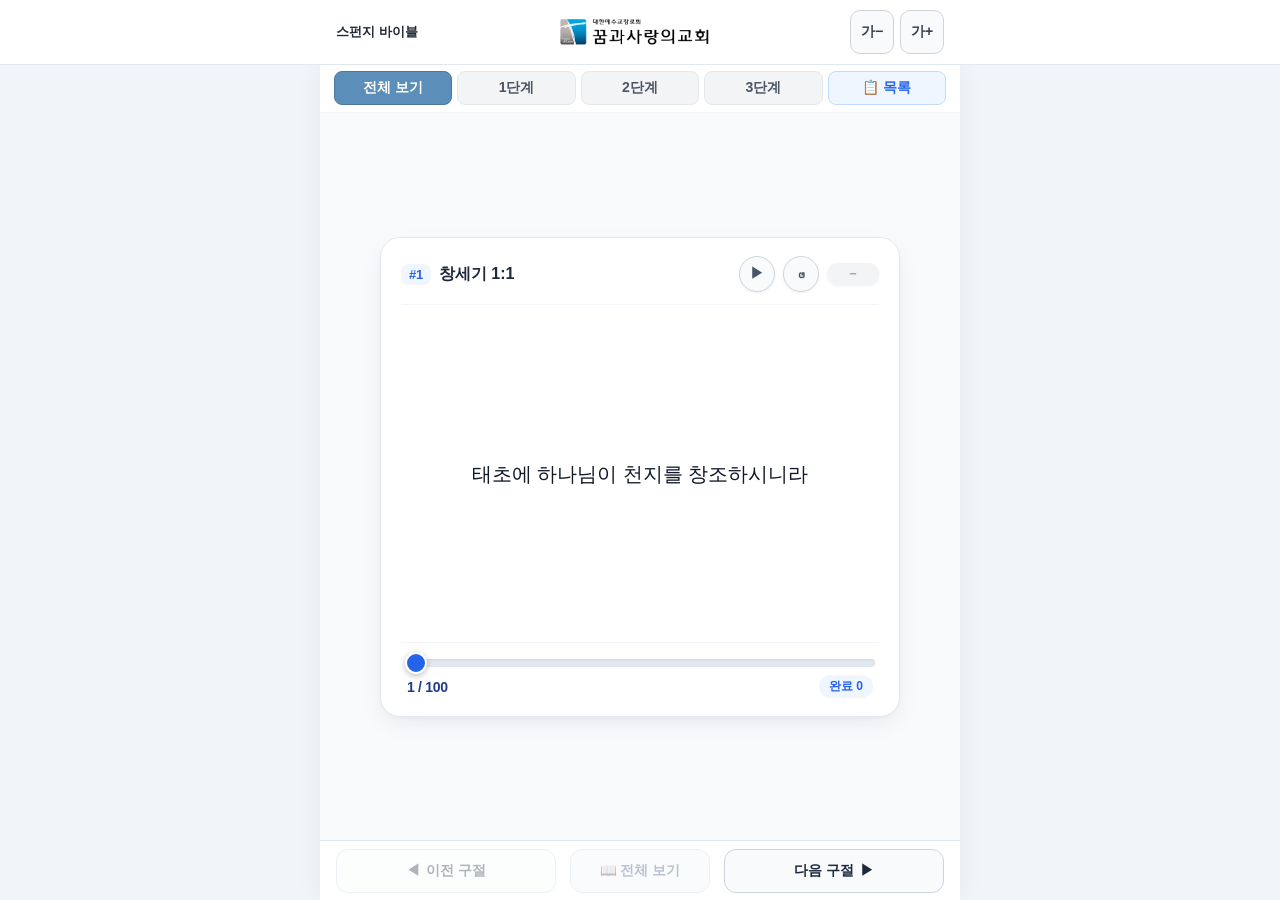
==== card.html @ 556c333b "Add files via upload" ====
<!doctype html>
<html lang="ko">
  <head>
    <meta charset="UTF-8" />
    <meta name="viewport" content="width=device-width, initial-scale=1.0, maximum-scale=1.0, user-scalable=no" />
    <meta http-equiv="Cache-Control" content="no-cache, no-store, must-revalidate" />
    <meta http-equiv="Pragma" content="no-cache" />
    <meta name="theme-color" content="#5b8fba" />
    <meta name="mobile-web-app-capable" content="yes" />
    <meta name="apple-mobile-web-app-capable" content="yes" />
    <meta name="apple-mobile-web-app-status-bar-style" content="default" />
    <meta name="apple-mobile-web-app-title" content="스펀지 바이블" />
    <link rel="icon" href="assets/icon.png" type="image/png" />
    <link rel="apple-touch-icon" href="assets/icon.png" />
    <link rel="manifest" href="manifest.json" />
    <title>스펀지 바이블 - 카드 보기</title>
    <link rel="stylesheet" href="css/style.css" />
    <link rel="stylesheet" href="css/card.css" />
  </head>
  <body class="card-page">
    <!-- 헤더 -->
    <header class="header">
      <div class="header-main">
        <div class="header-left">스펀지 바이블</div>
        <div class="header-center">
          <img src="assets/logo.png" alt="스펀지 바이블 로고" />
        </div>
        <div class="header-right">
          <button class="font-btn" id="fdn" title="글자 작게">가−</button>
          <button class="font-btn" id="fup" title="글자 크게">가+</button>
        </div>
      </div>
    </header>

    <!-- 로딩 -->
    <div id="loading">📖 성경 데이터 불러오는 중…</div>

    <!-- 앱 본문 -->
    <div id="app" class="card-app" style="display: none">
      <!-- 상단 컨트롤 바 (1줄 콤팩트) -->
      <div class="ctrl-wrap">
        <div class="ctrl-bar">
          <!-- 단계 버튼 + 목록 보기 -->
          <div class="stage-row">
            <button class="stage-btn on" data-s="0">전체 보기</button>
            <button class="stage-btn" data-s="1" title="명사 가리기">1단계</button>
            <button class="stage-btn" data-s="2" title="어구 가리기">2단계</button>
            <button class="stage-btn" data-s="3" title="전체 가리기">3단계</button>
            <a href="index.html" class="stage-btn mode-btn" title="목록 형태로 보기">📋 목록</a>
          </div>
          <!-- 2단계 선택 시에만 표시되는 어구 선택 바 -->
          <div class="phrase-row" id="phrase-row" style="display: none">
            <span class="phrase-tip">가릴 어구:</span>
            <button class="phrase-btn on" data-ps="1">1어절씩</button>
            <button class="phrase-btn" data-ps="2">2어절씩</button>
          </div>
        </div>
      </div>

      <!-- 카드 메인 영역 -->
      <main class="card-main">
        <div class="card-viewport" id="card-viewport">
          <div class="card-wrapper" id="card-wrapper">
            <!-- 자바스크립트로 현재 카드 렌더링 -->
          </div>
        </div>
      </main>

      <!-- 하단 컨트롤 바: [이전] — 슬라이더(1/100) — [다음] -->
      <!-- 하단 내비게이션 바 -->
      <footer class="card-bottom-bar">
        <button class="card-nav-btn" id="btn-prev" title="이전 구절">
          <span class="nav-arrow">◀</span>
          <span class="nav-txt">
            <span class="txt-long">이전 구절</span>
            <span class="txt-short">이전</span>
          </span>
        </button>
        <button class="card-reveal-btn" id="btn-reveal" title="정답 확인 / 다시 가리기">📖 전체 보기</button>
        <button class="card-nav-btn" id="btn-next" title="다음 구절">
          <span class="nav-txt">
            <span class="txt-long">다음 구절</span>
            <span class="txt-short">다음</span>
          </span>
          <span class="nav-arrow">▶</span>
        </button>
      </footer>
    </div>

    <!-- JS: 의존 순서대로 로드 -->
    <script src="js/masking.js"></script>
    <script src="js/store.js"></script>
    <script src="js/card.js"></script>
    <script>
      if ('serviceWorker' in navigator) {
        navigator.serviceWorker.register('./sw.js', { updateViaCache: 'none' }).then(reg => {
          reg.update();
          if (reg.waiting) reg.waiting.postMessage('skip-waiting');
          reg.addEventListener('updatefound', () => {
            const sw = reg.installing;
            sw.addEventListener('statechange', () => {
              if (sw.state === 'installed') sw.postMessage('skip-waiting');
            });
          });
        });
        navigator.serviceWorker.addEventListener('message', e => {
          if (e.data === 'sw-updated') window.location.reload();
        });
      }
    </script>
  </body>
</html>
---- css/style.css ----
/* ── 리셋 & 기본 ── */
*,
*::before,
*::after {
  box-sizing: border-box;
  margin: 0;
  padding: 0;
  -webkit-tap-highlight-color: transparent;
}

html {
  font-size: 16px;
}

body {
  font-family: -apple-system, BlinkMacSystemFont, 'Segoe UI', 'Malgun Gothic', '맑은 고딕', sans-serif;
  background: #f9fafb;
  color: #111827;
  min-height: 100vh;
}

/* ── 헤더 ── */
.header {
  position: sticky;
  top: 0;
  z-index: 20;
  background: #fff;
  border-bottom: 1px solid #f3f4f6;
}

.header-main {
  display: flex;
  align-items: center;
  height: 64px;
  padding: 0 16px;
}

.header-left {
  width: 88px;
  flex-shrink: 0;
  font-size: 13px;
  font-weight: 700;
  color: #1f2937;
  user-select: none;
  -webkit-user-select: none;
}

.header-center {
  flex: 1;
  display: flex;
  justify-content: center;
  align-items: center;
}

.header-center img {
  width: clamp(80px, 28vw, 150px);
  height: auto;
}

.header-right {
  width: 100px;
  flex-shrink: 0;
  display: flex;
  justify-content: flex-end;
  align-items: center;
  gap: 6px;
}

.font-btn {
  width: 44px;
  height: 44px;
  border: 1.5px solid #d1d5db;
  background: #f9fafb;
  color: #374151;
  font-size: 14px;
  font-weight: 800;
  cursor: pointer;
  border-radius: 10px;
  display: flex;
  align-items: center;
  justify-content: center;
  transition: all 0.12s;
}

.font-btn:hover:not(:disabled) {
  background: #e5e7eb;
  border-color: #9ca3af;
}
.font-btn:disabled {
  opacity: 0.3;
  cursor: default;
}

/* ── 컨트롤 바 ── */
.ctrl-wrap {
  position: sticky;
  top: 64px;
  z-index: 10;
  background: #fff;
  border-bottom: 1px solid #f3f4f6;
}

.ctrl-bar {
  display: flex;
  flex-direction: column;
  gap: 8px;
  padding: 10px 16px 10px;
}

/* 1행: 단계 버튼 4개 균등 배치 + 카드 전환 버튼 */
.stage-row {
  display: flex;
  gap: 5px;
}

.stage-btn {
  flex: 1;
  padding: 0.5em 0;
  border-radius: 8px;
  border: 1.5px solid #e5e7eb;
  background: #f3f4f6;
  color: #4b5563;
  font-size: clamp(11.5px, 3.1vw, 14px);
  font-weight: 700;
  cursor: pointer;
  transition: all 0.12s;
  text-align: center;
  white-space: nowrap;
  display: inline-flex;
  align-items: center;
  justify-content: center;
  text-decoration: none;
  box-sizing: border-box;
}

.stage-btn.on {
  background: #5b8fba;
  color: #fff;
  border-color: #4a7a9b;
}

.stage-btn:hover:not(.on) {
  background: #e5e7eb;
}

.stage-btn.mode-btn {
  background: #eff6ff;
  border-color: #bfdbfe;
  color: #2563eb;
  font-weight: 800;
}

.stage-btn.mode-btn:hover {
  background: #dbeafe;
  border-color: #93c5fd;
  color: #1d4ed8;
}

/* 어절 토글: ctrl-foot 안 세그먼트 컨트롤 */
.phrase-row {
  display: flex;
  flex-shrink: 0;
}

.phrase-btn {
  padding: 4px 10px;
  border: 1.5px solid #c8dff0;
  background: #eef5fb;
  color: #5b8fba;
  font-size: 0.78em;
  font-weight: 700;
  cursor: pointer;
  transition: all 0.12s;
  white-space: nowrap;
  line-height: 1;
}

.phrase-btn:first-child {
  border-radius: 6px 0 0 6px;
}
.phrase-btn:last-child {
  border-radius: 0 6px 6px 0;
  border-left: none;
}

.phrase-btn.on {
  background: #5b8fba;
  color: #fff;
  border-color: #4a7a9b;
}

.phrase-btn.on + .phrase-btn {
  border-left-color: #4a7a9b;
}
.phrase-btn:hover:not(.on) {
  background: #dbedf7;
}

/* 2행: 전체 공개 + 슬라이더 + 진행률 */
.ctrl-foot {
  display: flex;
  align-items: center;
  gap: 8px;
  padding: 0 2px;
}

.reveal-btn {
  font-size: 0.8em;
  color: #5b8fba;
  background: none;
  border: none;
  cursor: pointer;
  display: none;
  font-weight: 600;
  white-space: nowrap;
  flex-shrink: 0;
}

.play-all-btn {
  font-size: 0.8em;
  color: #5b8fba;
  background: none;
  border: none;
  cursor: pointer;
  font-weight: 600;
  white-space: nowrap;
  flex-shrink: 0;
}

.play-all-btn.active {
  color: #ef4444;
}

.play-reset-btn {
  font-size: 0.8em;
  color: #9ca3af;
  background: none;
  border: none;
  cursor: pointer;
  font-weight: 600;
  white-space: nowrap;
  flex-shrink: 0;
}

@media (hover: hover) {
  .play-reset-btn:hover {
    opacity: 0.7;
  }
}

@media (hover: hover) {
  .play-all-btn:hover {
    opacity: 0.7;
  }
}

@media (hover: hover) {
  .reveal-btn:hover {
    opacity: 0.7;
  }
}

#verse-slider {
  flex: 1;
  accent-color: #5b8fba;
  cursor: pointer;
}

.ctrl-info {
  display: flex;
  flex-direction: column;
  align-items: flex-end;
  gap: 1px;
}

#slider-label {
  font-size: 0.85em;
  font-weight: 700;
  color: #5b8fba;
  white-space: nowrap;
}

.progress {
  font-size: 0.75em;
  color: #6b7280;
  font-weight: 600;
  white-space: nowrap;
}

/* ── 구절 목록 ── */
.verse-wrap {
  padding: 16px 12px 60px;
}

.verse-bg {
  list-style: none;
  display: flex;
  flex-direction: column;
  gap: 10px;
}

.verse-row {
  padding: 8px 10px 10px;
  background: #fff;
  border-radius: 10px;
  border: 1.5px solid #a8c8e0;
}

/* 짝수 행: 연한 스틸블루 배경 */
.verse-row:nth-child(even) {
  background: #eef5fb;
  border-color: #8bbad4;
}

.verse-header {
  display: flex;
  align-items: center;
  justify-content: space-between;
  margin-bottom: 4px;
}

.verse-actions {
  display: flex;
  align-items: center;
  gap: 6px;
  flex-shrink: 0;
}

.audio-btn {
  width: 26px;
  height: 26px;
  border-radius: 50%;
  border: none;
  background: #dbedf7;
  color: #5b8fba;
  font-size: 10px;
  cursor: pointer;
  transition: all 0.15s;
  display: flex;
  align-items: center;
  justify-content: center;
  flex-shrink: 0;
  padding: 0;
}

.audio-btn.playing {
  background: #5b8fba;
  color: #fff;
}

@media (hover: hover) {
  .audio-btn:hover {
    opacity: 0.85;
  }
}

.repeat-btn {
  width: 26px;
  height: 26px;
  border-radius: 50%;
  border: none;
  background: #e5e7eb;
  color: #9ca3af;
  font-size: 14px;
  cursor: pointer;
  transition: all 0.15s;
  display: flex;
  align-items: center;
  justify-content: center;
  flex-shrink: 0;
  padding: 0;
}

.repeat-btn.active {
  background: #5b8fba;
  color: #fff;
}

@media (hover: hover) {
  .repeat-btn:hover:not(.active) {
    background: #d1d5db;
    color: #6b7280;
  }
  .repeat-btn.active:hover {
    opacity: 0.85;
  }
}

.verse-ref {
  color: #5b8fba;
  font-size: 0.85em;
  font-weight: 800;
}

.verse-text {
  flex: 1;
  min-width: 0;
  color: #111827;
  line-height: 1.65;
  font-size: 1em;
  font-weight: 500;
  word-break: keep-all;
  overflow-wrap: anywhere;
}

.verse-text.click {
  cursor: pointer;
  user-select: none;
  -webkit-user-select: none;
}

.masked {
  display: inline-block;
  background: #e5e7eb;
  color: transparent;
  border-radius: 3px;
  min-width: 1.5ch;
  user-select: none;
  line-height: 1.2;
}

.fullmask {
  color: transparent;
  background: #cbd5e1;
  border-radius: 4px;
  user-select: none;
  -webkit-user-select: none;
  /* 줄바꿈 시 각 줄마다 배경 적용 */
  box-decoration-break: clone;
  -webkit-box-decoration-break: clone;
}

.status-btn {
  min-width: 52px;
  padding: 3px 6px;
  border-radius: 20px;
  border: none;
  font-size: 12px;
  font-weight: 700;
  cursor: pointer;
  transition: all 0.12s;
  text-align: center;
}

.s-none {
  background: #f3f4f6;
  color: #9ca3af;
}
.s-learning {
  background: #fef9c3;
  color: #a16207;
}
.s-memorized {
  background: #dcfce7;
  color: #15803d;
}

/* ── 로딩 / 에러 ── */
#loading {
  text-align: center;
  padding: 80px 24px;
  color: #9ca3af;
  font-size: 15px;
  line-height: 2;
}
---- css/card.css ----
html,
body.card-page {
  height: 100vh;
  height: 100dvh;
  display: flex;
  flex-direction: column;
  overflow: hidden;
  background: #f1f5f9;
  overscroll-behavior-x: none;
  overscroll-behavior: none;
}

.card-app,
.card-main,
.card-viewport,
.card-wrapper {
  touch-action: pan-y;
  overscroll-behavior-x: none;
  overscroll-behavior: none;
}

/* 데스크탑 헤더 중앙 정렬 */
.card-page .header {
  position: relative;
  top: auto;
  z-index: 20;
  background: #ffffff;
  border-bottom: 1px solid #e2e8f0;
  flex-shrink: 0;
}

.card-page .header-main {
  max-width: 640px;
  margin: 0 auto;
  width: 100%;
}

/* 카드 앱 컨테이너 */
.card-app {
  display: flex;
  flex-direction: column;
  flex: 1;
  min-height: 0;
  width: 100%;
  max-width: 640px;
  margin: 0 auto;
  background: #ffffff;
  box-shadow: 0 0 25px rgba(0, 0, 0, 0.05);
  overflow: hidden;
  position: relative;
}

/* 상단 컨트롤 바 (1줄 콤팩트) */
.card-page .ctrl-wrap {
  position: relative;
  top: auto;
  z-index: 10;
  background: #ffffff;
  border-bottom: 1px solid #f1f5f9;
  flex-shrink: 0;
}

.card-page .ctrl-bar {
  max-width: 640px;
  margin: 0 auto;
  padding: 6px 14px 7px;
  display: flex;
  flex-direction: column;
  gap: 5px;
}

.card-page .phrase-row {
  display: flex;
  align-items: center;
  justify-content: center;
  gap: 6px;
  padding: 2px 0;
}

.card-page .phrase-tip {
  font-size: 11.5px;
  font-weight: 700;
  color: #64748b;
}

/* ── 메인 카드 뷰포트 영역 ── */
.card-main {
  flex: 1;
  min-height: 0;
  display: flex;
  align-items: center;
  justify-content: center;
  padding: 16px;
  background: #f8fafc;
  overflow: hidden;
  position: relative;
}

.card-viewport {
  width: 100%;
  max-width: 520px;
  height: 100%;
  max-height: 480px;
  display: flex;
  align-items: center;
  justify-content: center;
  position: relative;
}

.card-wrapper {
  width: 100%;
  height: 100%;
  position: relative;
  display: flex;
  align-items: center;
  justify-content: center;
}

/* ── 성경 카드 ── */
.bible-card {
  width: 100%;
  height: 100%;
  max-height: 100%;
  background: #ffffff;
  border-radius: 20px;
  box-shadow:
    0 8px 24px -4px rgba(15, 23, 42, 0.08),
    0 2px 6px -1px rgba(15, 23, 42, 0.04);
  border: 1px solid #e2e8f0;
  display: flex;
  flex-direction: column;
  padding: 18px 20px 14px;
  box-sizing: border-box;
  touch-action: pan-y;
  cursor: grab;
  position: relative;
  overflow: hidden;
  will-change: transform, opacity;
  transition:
    transform 0.25s cubic-bezier(0.2, 0.8, 0.2, 1),
    opacity 0.25s ease-out;
}

.bible-card:active {
  cursor: grabbing;
}

.bible-card.swiping {
  transition: none !important;
}

/* 카드 헤더 (장절 정보, 오디오, 상태) */
.card-header-bar {
  display: flex;
  justify-content: space-between;
  align-items: center;
  padding-bottom: 12px;
  border-bottom: 1.5px solid #f1f5f9;
  flex-shrink: 0;
}

.card-ref-group {
  display: flex;
  align-items: center;
  gap: 8px;
}

.card-idx-badge {
  background: #eff6ff;
  color: #2563eb;
  font-size: 13px;
  font-weight: 800;
  padding: 3px 8px;
  border-radius: 8px;
  letter-spacing: -0.3px;
}

.card-ref-text {
  font-size: 16px;
  font-weight: 800;
  color: #1e293b;
}

.card-actions {
  display: flex;
  align-items: center;
  gap: 8px;
}

/* 오디오 & 반복 듣기 버튼 */
.card-audio-btn,
.card-repeat-btn {
  width: 36px;
  height: 36px;
  border-radius: 50%;
  border: 1.5px solid #d1d5db;
  background: #f8fafc;
  color: #475569;
  font-size: 14px;
  font-weight: 700;
  cursor: pointer;
  display: flex;
  align-items: center;
  justify-content: center;
  transition:
    transform 0.1s cubic-bezier(0.34, 1.56, 0.64, 1),
    background 0.12s,
    border-color 0.12s,
    box-shadow 0.12s;
  padding: 0;
  box-shadow: 0 1px 3px rgba(0, 0, 0, 0.06);
}

.card-audio-btn:hover,
.card-repeat-btn:hover {
  background: #e2e8f0;
  border-color: #94a3b8;
}

.card-audio-btn.playing {
  background: #5b8fba;
  border-color: #4a7a9b;
  color: #fff;
  animation: pulse-border 1.2s infinite;
}

.card-repeat-btn.active {
  background: #2563eb;
  border-color: #1d4ed8;
  color: #fff;
  box-shadow: 0 0 0 3px rgba(37, 99, 235, 0.25);
}

@keyframes pulse-border {
  0% {
    box-shadow: 0 0 0 0 rgba(91, 143, 186, 0.5);
  }
  70% {
    box-shadow: 0 0 0 8px rgba(91, 143, 186, 0);
  }
  100% {
    box-shadow: 0 0 0 0 rgba(91, 143, 186, 0);
  }
}

/* 상태 버튼 */
.card-stat-btn {
  min-width: 52px;
  font-size: 12.5px;
  font-weight: 800;
  padding: 4px 10px;
  border-radius: 9999px;
  border: none;
  cursor: pointer;
  transition:
    transform 0.1s cubic-bezier(0.34, 1.56, 0.64, 1),
    background 0.12s,
    color 0.12s;
  text-align: center;
  box-shadow: 0 1px 3px rgba(0, 0, 0, 0.06);
}

/* ── 버튼 터치 감도 및 피드백 개선 ── */
.stage-btn,
.phrase-btn {
  touch-action: manipulation;
}

.stage-btn:active,
.phrase-btn:active {
  transform: scale(0.96) !important;
  filter: brightness(0.92);
}

.card-audio-btn:active,
.card-repeat-btn:active,
.card-stat-btn:active,
.card-nav-btn:active,
.card-reveal-btn:active,
.font-btn:active {
  transform: scale(0.93);
  filter: brightness(0.93);
}

/* 카드 본문 (스크롤 컨테이너) */
.card-body {
  flex: 1;
  min-height: 0;
  overflow-y: auto;
  overflow-x: hidden;
  padding: 10px 14px;
  box-sizing: border-box;
  -webkit-overflow-scrolling: touch;
  color: #1e293b;
  font-weight: 500;
  cursor: pointer;
  user-select: none;
  -webkit-user-select: none;
}

/* ── 항상 보기 좋은 완벽한 가운데 정렬 컨테이너 ── */
.verse-center-box {
  min-height: 100%;
  display: flex;
  align-items: center;
  justify-content: center;
  text-align: center;
  width: 100%;
  box-sizing: border-box;
}

.card-body .verse-text {
  width: 100%;
  text-align: center;
  line-height: 1.8;
  word-break: keep-all;
  padding: 6px 0;
}

/* 카드 본문 슬림 스크롤바 */
.card-body::-webkit-scrollbar {
  width: 4px;
}
.card-body::-webkit-scrollbar-track {
  background: transparent;
}
.card-body::-webkit-scrollbar-thumb {
  background: #cbd5e1;
  border-radius: 9999px;
}

/* 카드 하단 슬라이더 박스 (사용자 업로드 이미지 스타일) */
.card-slider-box {
  flex-shrink: 0;
  width: 100%;
  padding: 10px 4px 4px;
  border-top: 1.5px solid #f1f5f9;
  display: flex;
  flex-direction: column;
  box-sizing: border-box;
}

/* 인라인 슬라이더 트랙 */
.card-inline-slider {
  -webkit-appearance: none;
  appearance: none;
  width: 100%;
  height: 8px;
  border-radius: 9999px;
  outline: none;
  margin: 6px 0 8px;
  cursor: pointer;
  background: #e2e8f0;
  box-shadow: inset 0 1px 2px rgba(0, 0, 0, 0.08);
}

/* 크롬/사파리 손잡이 */
.card-inline-slider::-webkit-slider-thumb {
  -webkit-appearance: none;
  appearance: none;
  width: 22px;
  height: 22px;
  border-radius: 50%;
  background: #2563eb;
  border: 2.5px solid #ffffff;
  box-shadow: 0 2px 6px rgba(0, 0, 0, 0.25);
  cursor: pointer;
  transition: transform 0.1s ease;
}

.card-inline-slider::-webkit-slider-thumb:active {
  transform: scale(1.18);
}

/* 파이어폭스 손잡이 */
.card-inline-slider::-moz-range-thumb {
  width: 20px;
  height: 20px;
  border-radius: 50%;
  background: #2563eb;
  border: 2.5px solid #ffffff;
  box-shadow: 0 2px 6px rgba(0, 0, 0, 0.25);
  cursor: pointer;
}

/* 슬라이더 하단 라벨 (이미지 레이아웃: 62 / 100 및 완료 0) */
.card-slider-labels {
  display: flex;
  justify-content: space-between;
  align-items: center;
  width: 100%;
  padding: 0 2px;
}

.card-slider-cur {
  font-size: 14px;
  font-weight: 800;
  color: #1e3a8a;
  letter-spacing: -0.3px;
}

.card-slider-stat {
  font-size: 12px;
  font-weight: 800;
  color: #2563eb;
  background: #eff6ff;
  padding: 3px 10px;
  border-radius: 9999px;
}

/* ── 하단 컨트롤 바 ── */
.card-bottom-bar {
  flex-shrink: 0;
  height: 60px;
  background: #ffffff;
  border-top: 1px solid #e2e8f0;
  display: flex;
  align-items: center;
  justify-content: space-between;
  padding: 0 16px;
  gap: 14px;
  width: 100%;
  box-sizing: border-box;
}

.card-nav-btn {
  flex: 1;
  max-width: 240px;
  height: 44px;
  border-radius: 12px;
  border: 1.5px solid #cbd5e1;
  background: #f8fafc;
  color: #1e293b;
  font-size: 14px;
  font-weight: 800;
  cursor: pointer;
  transition: all 0.12s;
  display: flex;
  align-items: center;
  justify-content: center;
  gap: 6px;
}

.card-nav-btn:hover:not(:disabled) {
  background: #f1f5f9;
  border-color: #94a3b8;
}

.card-nav-btn:disabled {
  opacity: 0.35;
  cursor: default;
}

.card-nav-btn .txt-short {
  display: none;
}

.card-nav-btn .txt-long {
  display: inline;
}

.card-action-btn:disabled {
  background: #f8fafc;
  border-color: #e2e8f0;
  color: #94a3b8;
  cursor: default;
}

/* 정답 확인 / 다시 가리기 버튼 */
.card-reveal-btn {
  flex: 1;
  max-width: 140px;
  height: 44px;
  border-radius: 12px;
  border: 1.5px solid #bfdbfe;
  background: #eff6ff;
  color: #1d4ed8;
  font-size: 13.5px;
  font-weight: 800;
  cursor: pointer;
  display: flex;
  align-items: center;
  justify-content: center;
  gap: 4px;
  transition: all 0.12s ease;
  touch-action: manipulation;
  user-select: none;
  -webkit-user-select: none;
  white-space: nowrap;
}

.card-reveal-btn:hover:not(:disabled) {
  background: #dbeafe;
  border-color: #93c5fd;
}

.card-reveal-btn.revealed {
  background: #fef2f2;
  border-color: #fecaca;
  color: #dc2626;
}

.card-reveal-btn:disabled {
  background: #f8fafc;
  border-color: #e2e8f0;
  color: #94a3b8;
  cursor: default;
  opacity: 0.65;
}

/* 개별 마스킹 단어 터치 시 엿보기 효과 */
.card-page .masked {
  cursor: pointer;
  touch-action: manipulation;
  transition:
    background-color 0.15s,
    color 0.15s;
}

.card-page .masked.word-revealed {
  background: #dbeafe !important;
  color: #1d4ed8 !important;
  font-weight: 700 !important;
  padding: 0 4px;
  border-radius: 4px;
}

/* 모바일 좁은 화면 대응 */
@media (max-width: 640px) {
  .card-app {
    box-shadow: none;
  }
}

@media (max-height: 640px) and (orientation: portrait) {
  .card-main {
    padding: 8px 12px;
  }
  .bible-card {
    padding: 12px 14px 8px;
    border-radius: 16px;
  }
  .card-header-bar {
    padding-bottom: 6px;
  }
  .card-bottom-bar {
    height: 52px;
    padding: 0 10px;
  }
  .card-nav-btn {
    padding: 7px 12px;
    font-size: 13px;
  }
  .card-action-btn {
    padding: 7px 8px;
    font-size: 13px;
  }
}

/* ── 모바일 가로 모드 (Landscape) 어르신 최적화 UI ── */
@media (orientation: landscape) and (max-height: 540px) {
  .card-page .header {
    height: 38px;
  }

  .card-page .header-main {
    max-width: 100%;
    height: 38px;
    padding: 0 12px;
  }

  .card-page .header-left {
    font-size: 12px;
    width: auto;
  }

  .card-page .header-center img {
    height: 20px;
    width: auto;
  }

  .card-page .font-btn {
    width: 32px;
    height: 28px;
    font-size: 12px;
    border-radius: 6px;
  }

  .card-app {
    max-width: 100%;
    height: calc(100vh - 38px);
    height: calc(100dvh - 38px);
    background: #f8fafc;
  }

  .card-page .ctrl-bar {
    max-width: 100%;
    padding: 4px 12px 6px;
    gap: 4px;
  }

  .stage-row {
    gap: 4px;
  }

  .stage-btn {
    padding: 4px 0;
    font-size: 12px;
    border-radius: 6px;
  }

  /* 메인 뷰포트: 좌우 60px 패딩을 두어 대형 버튼과 겹침 방지 */
  .card-main {
    padding: 4px 8px 6px;
    position: relative;
  }

  .card-viewport {
    max-width: 860px;
    max-height: 100%;
    padding: 0 72px;
    box-sizing: border-box;
  }

  .bible-card {
    padding: 10px 18px 8px;
    border-radius: 16px;
    box-shadow: 0 4px 16px rgba(15, 23, 42, 0.08);
  }

  .card-header-bar {
    padding-bottom: 6px;
    margin-bottom: 2px;
  }

  .card-idx-badge {
    font-size: 12px;
    padding: 2px 7px;
  }

  .card-ref-text {
    font-size: 16px;
    font-weight: 800;
  }

  .card-audio-btn,
  .card-repeat-btn {
    width: 34px;
    height: 34px;
    font-size: 14px;
  }

  .card-stat-btn {
    font-size: 12px;
    padding: 3px 8px;
  }

  /* 본문 말씀: 과도한 1.2em 확장을 제거하고 좌우 여백을 주어 답답함 해소 */
  .card-body {
    padding: 6px 16px;
    line-height: 1.65;
  }

  .card-body .verse-text {
    font-size: 1em;
    font-weight: 600;
    line-height: 1.65;
    max-width: 94%;
  }

  .card-slider-box {
    padding: 4px 2px 2px;
  }

  .card-inline-slider {
    height: 6px;
    margin: 4px 0 4px;
  }

  .card-inline-slider::-webkit-slider-thumb {
    width: 18px;
    height: 18px;
  }

  .card-slider-cur {
    font-size: 12px;
  }

  .card-slider-stat {
    font-size: 11px;
    padding: 2px 7px;
  }

  /* 하단 바 숨김 & 좌우 큼직한 이전/다음 버튼으로 배치 */
  .card-bottom-bar {
    position: static;
    height: 0;
    padding: 0;
    border: none;
    background: transparent;
    overflow: visible;
  }

  .card-bottom-center,
  .card-action-btn,
  .card-reveal-btn {
    display: none;
  }

  /* 가로 모드 버튼 텍스트: 간결하게 '이전', '다음'으로 전환 */
  .card-nav-btn .txt-long {
    display: none;
  }

  .card-nav-btn .txt-short {
    display: inline;
  }

  /* 어르신 엄지손가락용 여유롭고 깔끔한 좌우 터치 패드 */
  .card-nav-btn {
    position: absolute;
    top: 50%;
    transform: translateY(-50%);
    width: 52px;
    height: 80px;
    border-radius: 14px;
    background: #ffffff;
    border: 1.5px solid #cbd5e1;
    box-shadow: 0 4px 12px rgba(15, 23, 42, 0.1);
    color: #1e293b;
    display: flex;
    flex-direction: column;
    align-items: center;
    justify-content: center;
    gap: 2px;
    padding: 6px 2px;
    box-sizing: border-box;
    z-index: 25;
    cursor: pointer;
  }

  /* 양쪽 버튼 모두 화살표가 위, 글자가 아래로 오도록 일관되게 정렬 */
  .card-nav-btn .nav-arrow {
    order: 1;
    font-size: 16px;
    line-height: 1;
    color: #475569;
    margin-bottom: 2px;
  }

  .card-nav-btn .nav-txt {
    order: 2;
    font-size: 13px;
    font-weight: 800;
    line-height: 1.2;
    text-align: center;
    white-space: nowrap;
    letter-spacing: -0.5px;
    color: #1e293b;
  }

  .card-nav-btn#btn-prev {
    left: 8px;
  }

  .card-nav-btn#btn-next {
    right: 8px;
  }

  .card-nav-btn:active:not(:disabled) {
    background: #e2e8f0;
    transform: translateY(-50%) scale(0.93) !important;
  }
}
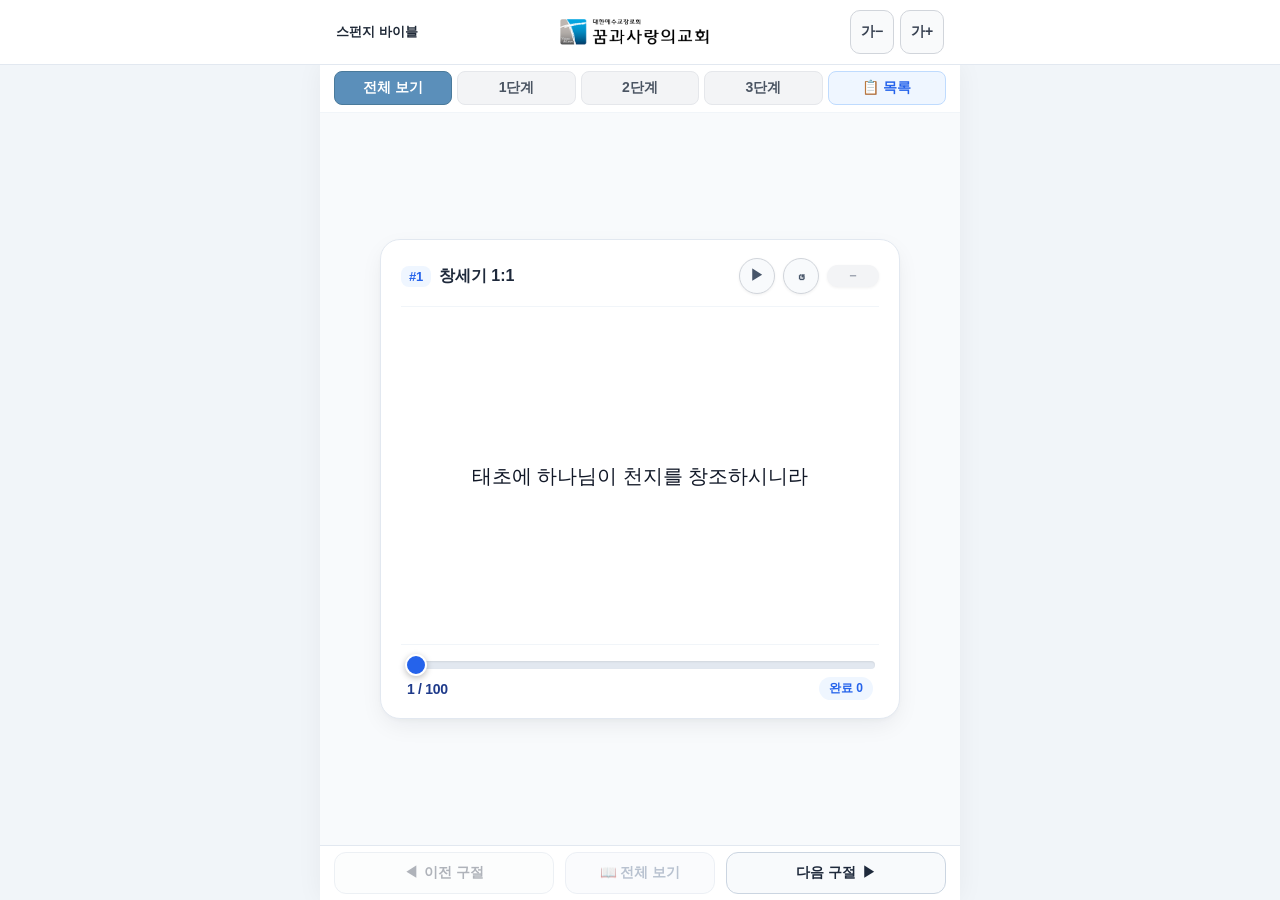
==== commit 0bbbc508: "Add files via upload" ====
--- a/card.html
+++ b/card.html
@@ -2,7 +2,10 @@
 <html lang="ko">
   <head>
     <meta charset="UTF-8" />
-    <meta name="viewport" content="width=device-width, initial-scale=1.0, maximum-scale=1.0, user-scalable=no" />
+    <meta
+      name="viewport"
+      content="width=device-width, initial-scale=1.0, maximum-scale=1.0, user-scalable=no, viewport-fit=cover"
+    />
     <meta http-equiv="Cache-Control" content="no-cache, no-store, must-revalidate" />
     <meta http-equiv="Pragma" content="no-cache" />
     <meta name="theme-color" content="#5b8fba" />
--- a/css/card.css
+++ b/css/card.css
@@ -1,7 +1,12 @@
-html,
+html {
+  height: 100%;
+}
+
 body.card-page {
-  height: 100vh;
+  height: 100%;
   height: 100dvh;
+  min-height: 100%;
+  min-height: -webkit-fill-available;
   display: flex;
   flex-direction: column;
   overflow: hidden;
@@ -411,22 +416,25 @@
 /* ── 하단 컨트롤 바 ── */
 .card-bottom-bar {
   flex-shrink: 0;
-  height: 60px;
+  min-height: 54px;
   background: #ffffff;
   border-top: 1px solid #e2e8f0;
   display: flex;
   align-items: center;
   justify-content: space-between;
-  padding: 0 16px;
-  gap: 14px;
+  padding: 6px 14px;
+  padding-bottom: max(6px, env(safe-area-inset-bottom, 0px));
+  gap: 10px;
   width: 100%;
   box-sizing: border-box;
+  z-index: 30;
 }
 
 .card-nav-btn {
   flex: 1;
-  max-width: 240px;
-  height: 44px;
+  min-width: 0;
+  max-width: 220px;
+  height: 42px;
   border-radius: 12px;
   border: 1.5px solid #cbd5e1;
   background: #f8fafc;
@@ -439,6 +447,9 @@
   align-items: center;
   justify-content: center;
   gap: 6px;
+  padding: 0 8px;
+  box-sizing: border-box;
+  white-space: nowrap;
 }
 
 .card-nav-btn:hover:not(:disabled) {
@@ -468,9 +479,10 @@
 
 /* 정답 확인 / 다시 가리기 버튼 */
 .card-reveal-btn {
-  flex: 1;
-  max-width: 140px;
-  height: 44px;
+  flex: 1.1;
+  min-width: 0;
+  max-width: 150px;
+  height: 42px;
   border-radius: 12px;
   border: 1.5px solid #bfdbfe;
   background: #eff6ff;
@@ -487,6 +499,8 @@
   user-select: none;
   -webkit-user-select: none;
   white-space: nowrap;
+  padding: 0 8px;
+  box-sizing: border-box;
 }
 
 .card-reveal-btn:hover:not(:disabled) {
@@ -534,26 +548,56 @@
 
 @media (max-height: 640px) and (orientation: portrait) {
   .card-main {
-    padding: 8px 12px;
+    padding: 6px 10px;
   }
   .bible-card {
-    padding: 12px 14px 8px;
+    padding: 10px 14px 8px;
     border-radius: 16px;
   }
   .card-header-bar {
     padding-bottom: 6px;
   }
   .card-bottom-bar {
-    height: 52px;
-    padding: 0 10px;
+    min-height: 48px;
+    padding: 4px 10px;
+    padding-bottom: max(6px, env(safe-area-inset-bottom, 0px));
+    gap: 6px;
   }
   .card-nav-btn {
-    padding: 7px 12px;
+    height: 38px;
+    padding: 0 6px;
     font-size: 13px;
-  }
-  .card-action-btn {
-    padding: 7px 8px;
-    font-size: 13px;
+    gap: 4px;
+  }
+  .card-reveal-btn {
+    height: 38px;
+    padding: 0 6px;
+    font-size: 12.5px;
+    gap: 3px;
+  }
+}
+
+/* 폭이 좁은 스마트폰(380px 이하) 대응 */
+@media (max-width: 380px) and (orientation: portrait) {
+  .card-bottom-bar {
+    padding: 4px 6px;
+    padding-bottom: max(6px, env(safe-area-inset-bottom, 0px));
+    gap: 4px;
+  }
+  .card-nav-btn {
+    padding: 0 4px;
+    font-size: 12px;
+    gap: 3px;
+  }
+  .card-nav-btn .txt-long {
+    display: none;
+  }
+  .card-nav-btn .txt-short {
+    display: inline;
+  }
+  .card-reveal-btn {
+    padding: 0 4px;
+    font-size: 12px;
   }
 }
 
@@ -588,8 +632,9 @@
 
   .card-app {
     max-width: 100%;
-    height: calc(100vh - 38px);
-    height: calc(100dvh - 38px);
+    flex: 1;
+    min-height: 0;
+    height: auto;
     background: #f8fafc;
   }
 
@@ -609,27 +654,27 @@
     border-radius: 6px;
   }
 
-  /* 메인 뷰포트: 좌우 60px 패딩을 두어 대형 버튼과 겹침 방지 */
+  /* 메인 뷰포트: 여유롭고 넓은 카드 영역 */
   .card-main {
-    padding: 4px 8px 6px;
+    padding: 4px 12px;
     position: relative;
   }
 
   .card-viewport {
-    max-width: 860px;
+    max-width: 720px;
     max-height: 100%;
-    padding: 0 72px;
+    padding: 0;
     box-sizing: border-box;
   }
 
   .bible-card {
-    padding: 10px 18px 8px;
-    border-radius: 16px;
+    padding: 8px 16px 6px;
+    border-radius: 14px;
     box-shadow: 0 4px 16px rgba(15, 23, 42, 0.08);
   }
 
   .card-header-bar {
-    padding-bottom: 6px;
+    padding-bottom: 4px;
     margin-bottom: 2px;
   }
 
@@ -639,136 +684,125 @@
   }
 
   .card-ref-text {
-    font-size: 16px;
+    font-size: 15px;
     font-weight: 800;
   }
 
   .card-audio-btn,
   .card-repeat-btn {
-    width: 34px;
-    height: 34px;
-    font-size: 14px;
+    width: 32px;
+    height: 32px;
+    font-size: 13px;
   }
 
   .card-stat-btn {
-    font-size: 12px;
-    padding: 3px 8px;
-  }
-
-  /* 본문 말씀: 과도한 1.2em 확장을 제거하고 좌우 여백을 주어 답답함 해소 */
+    font-size: 11.5px;
+    padding: 2px 8px;
+  }
+
+  /* 본문 말씀: 편안한 여백과 가독성 */
   .card-body {
-    padding: 6px 16px;
-    line-height: 1.65;
+    padding: 4px 14px;
+    line-height: 1.6;
   }
 
   .card-body .verse-text {
     font-size: 1em;
     font-weight: 600;
-    line-height: 1.65;
-    max-width: 94%;
+    line-height: 1.6;
+    max-width: 96%;
   }
 
   .card-slider-box {
-    padding: 4px 2px 2px;
+    padding: 3px 2px 1px;
   }
 
   .card-inline-slider {
-    height: 6px;
-    margin: 4px 0 4px;
+    height: 5px;
+    margin: 3px 0;
   }
 
   .card-inline-slider::-webkit-slider-thumb {
-    width: 18px;
-    height: 18px;
+    width: 16px;
+    height: 16px;
   }
 
   .card-slider-cur {
-    font-size: 12px;
+    font-size: 11px;
   }
 
   .card-slider-stat {
-    font-size: 11px;
-    padding: 2px 7px;
-  }
-
-  /* 하단 바 숨김 & 좌우 큼직한 이전/다음 버튼으로 배치 */
+    font-size: 10.5px;
+    padding: 2px 6px;
+  }
+
+  /* 하단 바: 가로 모드에서도 항상 단정하게 중앙 하단 배치 */
   .card-bottom-bar {
-    position: static;
-    height: 0;
-    padding: 0;
-    border: none;
-    background: transparent;
-    overflow: visible;
-  }
-
-  .card-bottom-center,
-  .card-action-btn,
-  .card-reveal-btn {
-    display: none;
-  }
-
-  /* 가로 모드 버튼 텍스트: 간결하게 '이전', '다음'으로 전환 */
-  .card-nav-btn .txt-long {
-    display: none;
-  }
-
-  .card-nav-btn .txt-short {
-    display: inline;
-  }
-
-  /* 어르신 엄지손가락용 여유롭고 깔끔한 좌우 터치 패드 */
-  .card-nav-btn {
-    position: absolute;
-    top: 50%;
-    transform: translateY(-50%);
-    width: 52px;
-    height: 80px;
-    border-radius: 14px;
+    position: relative;
+    height: 42px;
+    min-height: 42px;
+    padding: 3px 14px;
+    padding-bottom: max(3px, env(safe-area-inset-bottom, 0px));
+    border-top: 1px solid #e2e8f0;
     background: #ffffff;
-    border: 1.5px solid #cbd5e1;
-    box-shadow: 0 4px 12px rgba(15, 23, 42, 0.1);
-    color: #1e293b;
     display: flex;
-    flex-direction: column;
     align-items: center;
     justify-content: center;
-    gap: 2px;
-    padding: 6px 2px;
-    box-sizing: border-box;
-    z-index: 25;
-    cursor: pointer;
-  }
-
-  /* 양쪽 버튼 모두 화살표가 위, 글자가 아래로 오도록 일관되게 정렬 */
+    gap: 10px;
+    z-index: 30;
+    overflow: visible;
+  }
+
+  .card-nav-btn {
+    position: static;
+    transform: none !important;
+    flex: 1;
+    max-width: 180px;
+    height: 34px;
+    border-radius: 10px;
+    padding: 0 10px;
+    font-size: 13px;
+    display: flex;
+    flex-direction: row;
+    align-items: center;
+    justify-content: center;
+    gap: 6px;
+    box-shadow: none;
+  }
+
+  .card-reveal-btn {
+    display: flex !important;
+    position: static;
+    flex: 1;
+    max-width: 160px;
+    height: 34px;
+    border-radius: 10px;
+    font-size: 13px;
+    padding: 0 8px;
+  }
+
+  .card-nav-btn .txt-long {
+    display: inline;
+  }
+
+  .card-nav-btn .txt-short {
+    display: none;
+  }
+
   .card-nav-btn .nav-arrow {
-    order: 1;
-    font-size: 16px;
-    line-height: 1;
-    color: #475569;
-    margin-bottom: 2px;
+    order: initial;
+    font-size: 12px;
+    margin-bottom: 0;
   }
 
   .card-nav-btn .nav-txt {
-    order: 2;
+    order: initial;
     font-size: 13px;
-    font-weight: 800;
-    line-height: 1.2;
-    text-align: center;
-    white-space: nowrap;
-    letter-spacing: -0.5px;
-    color: #1e293b;
-  }
-
-  .card-nav-btn#btn-prev {
-    left: 8px;
-  }
-
-  .card-nav-btn#btn-next {
-    right: 8px;
+    letter-spacing: normal;
   }
 
   .card-nav-btn:active:not(:disabled) {
     background: #e2e8f0;
-    transform: translateY(-50%) scale(0.93) !important;
-  }
-}
+    transform: scale(0.95) !important;
+  }
+}
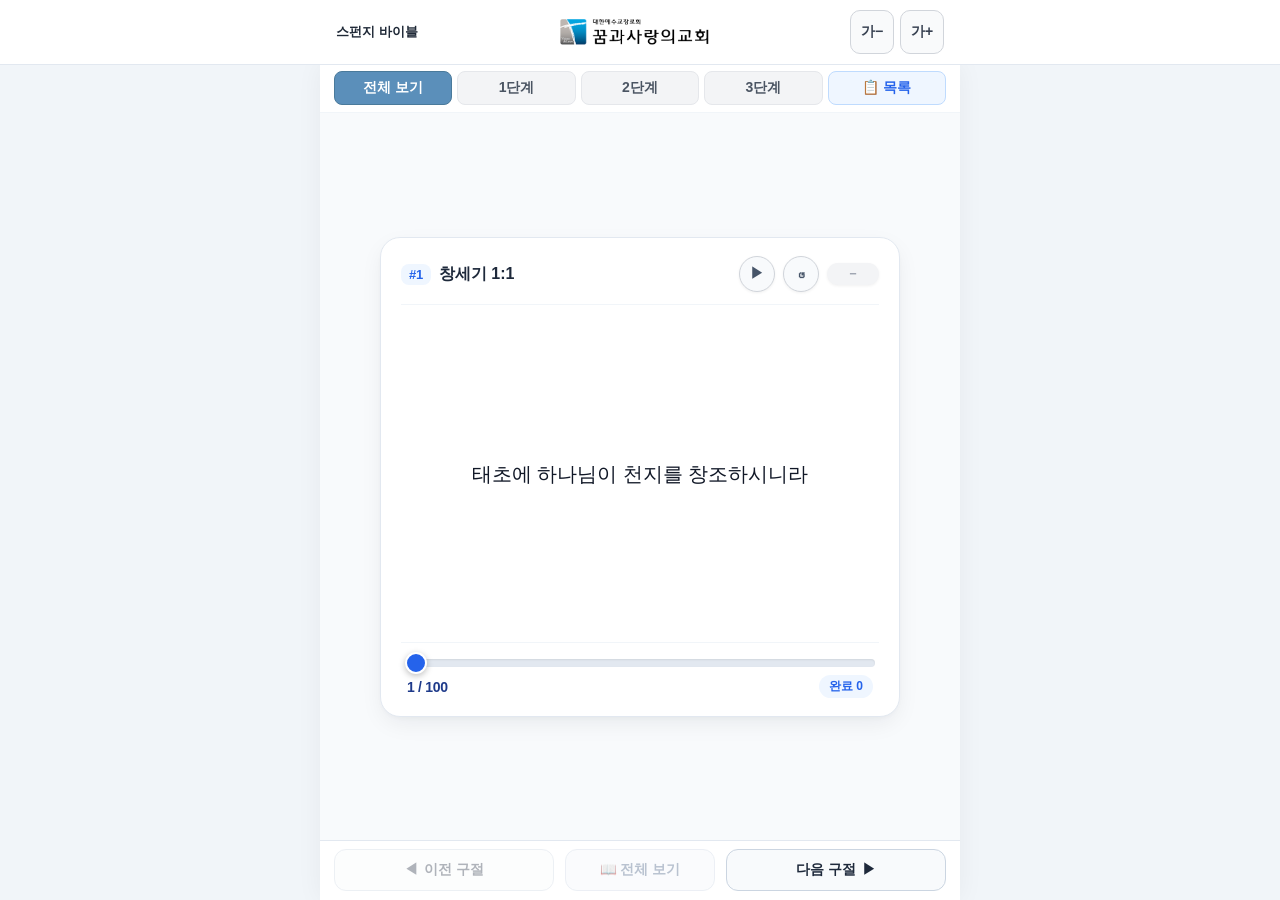
==== commit 5f0b1b59: "Add files via upload" ====
--- a/card.html
+++ b/card.html
@@ -4,7 +4,7 @@
     <meta charset="UTF-8" />
     <meta
       name="viewport"
-      content="width=device-width, initial-scale=1.0, maximum-scale=1.0, user-scalable=no, viewport-fit=cover"
+      content="width=device-width, initial-scale=1.0, maximum-scale=1.0, user-scalable=no"
     />
     <meta http-equiv="Cache-Control" content="no-cache, no-store, must-revalidate" />
     <meta http-equiv="Pragma" content="no-cache" />
--- a/css/card.css
+++ b/css/card.css
@@ -1,12 +1,12 @@
-html {
+html,
+body {
   height: 100%;
 }
 
 body.card-page {
-  height: 100%;
-  height: 100dvh;
-  min-height: 100%;
-  min-height: -webkit-fill-available;
+  height: var(--card-viewport-height, 100vh);
+  height: var(--card-viewport-height, 100dvh);
+  min-height: 0;
   display: flex;
   flex-direction: column;
   overflow: hidden;
@@ -416,14 +416,17 @@
 /* ── 하단 컨트롤 바 ── */
 .card-bottom-bar {
   flex-shrink: 0;
-  min-height: 54px;
+  /* 고정 height 대신 min-height: PWA(standalone)에서 하단 safe-area(홈 인디케이터)
+     만큼 바가 커져야 버튼이 인디케이터 뒤로 잘리지 않는다. */
+  min-height: 60px;
+  height: auto;
   background: #ffffff;
   border-top: 1px solid #e2e8f0;
   display: flex;
   align-items: center;
   justify-content: space-between;
   padding: 6px 14px;
-  padding-bottom: max(6px, env(safe-area-inset-bottom, 0px));
+  padding-bottom: calc(8px + env(safe-area-inset-bottom, 0px));
   gap: 10px;
   width: 100%;
   box-sizing: border-box;
@@ -432,6 +435,8 @@
 
 .card-nav-btn {
   flex: 1;
+  max-width: 240px;
+  height: 44px;
   min-width: 0;
   max-width: 220px;
   height: 42px;
@@ -479,6 +484,9 @@
 
 /* 정답 확인 / 다시 가리기 버튼 */
 .card-reveal-btn {
+  flex: 1;
+  max-width: 140px;
+  height: 44px;
   flex: 1.1;
   min-width: 0;
   max-width: 150px;
@@ -548,9 +556,11 @@
 
 @media (max-height: 640px) and (orientation: portrait) {
   .card-main {
+    padding: 8px 12px;
     padding: 6px 10px;
   }
   .bible-card {
+    padding: 12px 14px 8px;
     padding: 10px 14px 8px;
     border-radius: 16px;
   }
@@ -558,9 +568,10 @@
     padding-bottom: 6px;
   }
   .card-bottom-bar {
-    min-height: 48px;
+    min-height: 52px;
+    height: auto;
     padding: 4px 10px;
-    padding-bottom: max(6px, env(safe-area-inset-bottom, 0px));
+    padding-bottom: calc(6px + env(safe-area-inset-bottom, 0px));
     gap: 6px;
   }
   .card-nav-btn {
@@ -581,7 +592,7 @@
 @media (max-width: 380px) and (orientation: portrait) {
   .card-bottom-bar {
     padding: 4px 6px;
-    padding-bottom: max(6px, env(safe-area-inset-bottom, 0px));
+    padding-bottom: calc(6px + env(safe-area-inset-bottom, 0px));
     gap: 4px;
   }
   .card-nav-btn {
@@ -632,6 +643,8 @@
 
   .card-app {
     max-width: 100%;
+    height: calc(100vh - 38px);
+    height: calc(100dvh - 38px);
     flex: 1;
     min-height: 0;
     height: auto;
@@ -654,26 +667,33 @@
     border-radius: 6px;
   }
 
+  /* 메인 뷰포트: 좌우 60px 패딩을 두어 대형 버튼과 겹침 방지 */
   /* 메인 뷰포트: 여유롭고 넓은 카드 영역 */
   .card-main {
+    padding: 4px 8px 6px;
     padding: 4px 12px;
     position: relative;
   }
 
   .card-viewport {
+    max-width: 860px;
     max-width: 720px;
     max-height: 100%;
+    padding: 0 72px;
     padding: 0;
     box-sizing: border-box;
   }
 
   .bible-card {
+    padding: 10px 18px 8px;
+    border-radius: 16px;
     padding: 8px 16px 6px;
     border-radius: 14px;
     box-shadow: 0 4px 16px rgba(15, 23, 42, 0.08);
   }
 
   .card-header-bar {
+    padding-bottom: 6px;
     padding-bottom: 4px;
     margin-bottom: 2px;
   }
@@ -684,24 +704,33 @@
   }
 
   .card-ref-text {
+    font-size: 16px;
     font-size: 15px;
     font-weight: 800;
   }
 
   .card-audio-btn,
   .card-repeat-btn {
+    width: 34px;
+    height: 34px;
+    font-size: 14px;
     width: 32px;
     height: 32px;
     font-size: 13px;
   }
 
   .card-stat-btn {
+    font-size: 12px;
+    padding: 3px 8px;
     font-size: 11.5px;
     padding: 2px 8px;
   }
 
+  /* 본문 말씀: 과도한 1.2em 확장을 제거하고 좌우 여백을 주어 답답함 해소 */
   /* 본문 말씀: 편안한 여백과 가독성 */
   .card-body {
+    padding: 6px 16px;
+    line-height: 1.65;
     padding: 4px 14px;
     line-height: 1.6;
   }
@@ -709,29 +738,39 @@
   .card-body .verse-text {
     font-size: 1em;
     font-weight: 600;
+    line-height: 1.65;
+    max-width: 94%;
     line-height: 1.6;
     max-width: 96%;
   }
 
   .card-slider-box {
+    padding: 4px 2px 2px;
     padding: 3px 2px 1px;
   }
 
   .card-inline-slider {
+    height: 6px;
+    margin: 4px 0 4px;
     height: 5px;
     margin: 3px 0;
   }
 
   .card-inline-slider::-webkit-slider-thumb {
+    width: 18px;
+    height: 18px;
     width: 16px;
     height: 16px;
   }
 
   .card-slider-cur {
+    font-size: 12px;
     font-size: 11px;
   }
 
   .card-slider-stat {
+    font-size: 11px;
+    padding: 2px 7px;
     font-size: 10.5px;
     padding: 2px 6px;
   }
@@ -739,7 +778,7 @@
   /* 하단 바: 가로 모드에서도 항상 단정하게 중앙 하단 배치 */
   .card-bottom-bar {
     position: relative;
-    height: 42px;
+    height: auto;
     min-height: 42px;
     padding: 3px 14px;
     padding-bottom: max(3px, env(safe-area-inset-bottom, 0px));
@@ -755,7 +794,6 @@
 
   .card-nav-btn {
     position: static;
-    transform: none !important;
     flex: 1;
     max-width: 180px;
     height: 34px;
@@ -771,7 +809,7 @@
   }
 
   .card-reveal-btn {
-    display: flex !important;
+    display: flex;
     position: static;
     flex: 1;
     max-width: 160px;
@@ -781,6 +819,7 @@
     padding: 0 8px;
   }
 
+  /* 가로 모드에서도 '이전 구절', '다음 구절' 표시 */
   .card-nav-btn .txt-long {
     display: inline;
   }
@@ -790,19 +829,22 @@
   }
 
   .card-nav-btn .nav-arrow {
-    order: initial;
+    line-height: 1;
+    color: #475569;
     font-size: 12px;
-    margin-bottom: 0;
   }
 
   .card-nav-btn .nav-txt {
-    order: initial;
     font-size: 13px;
-    letter-spacing: normal;
+    font-weight: 800;
+    line-height: 1.2;
+    text-align: center;
+    white-space: nowrap;
+    color: #1e293b;
   }
 
   .card-nav-btn:active:not(:disabled) {
     background: #e2e8f0;
-    transform: scale(0.95) !important;
-  }
-}
+    transform: scale(0.95);
+  }
+}
